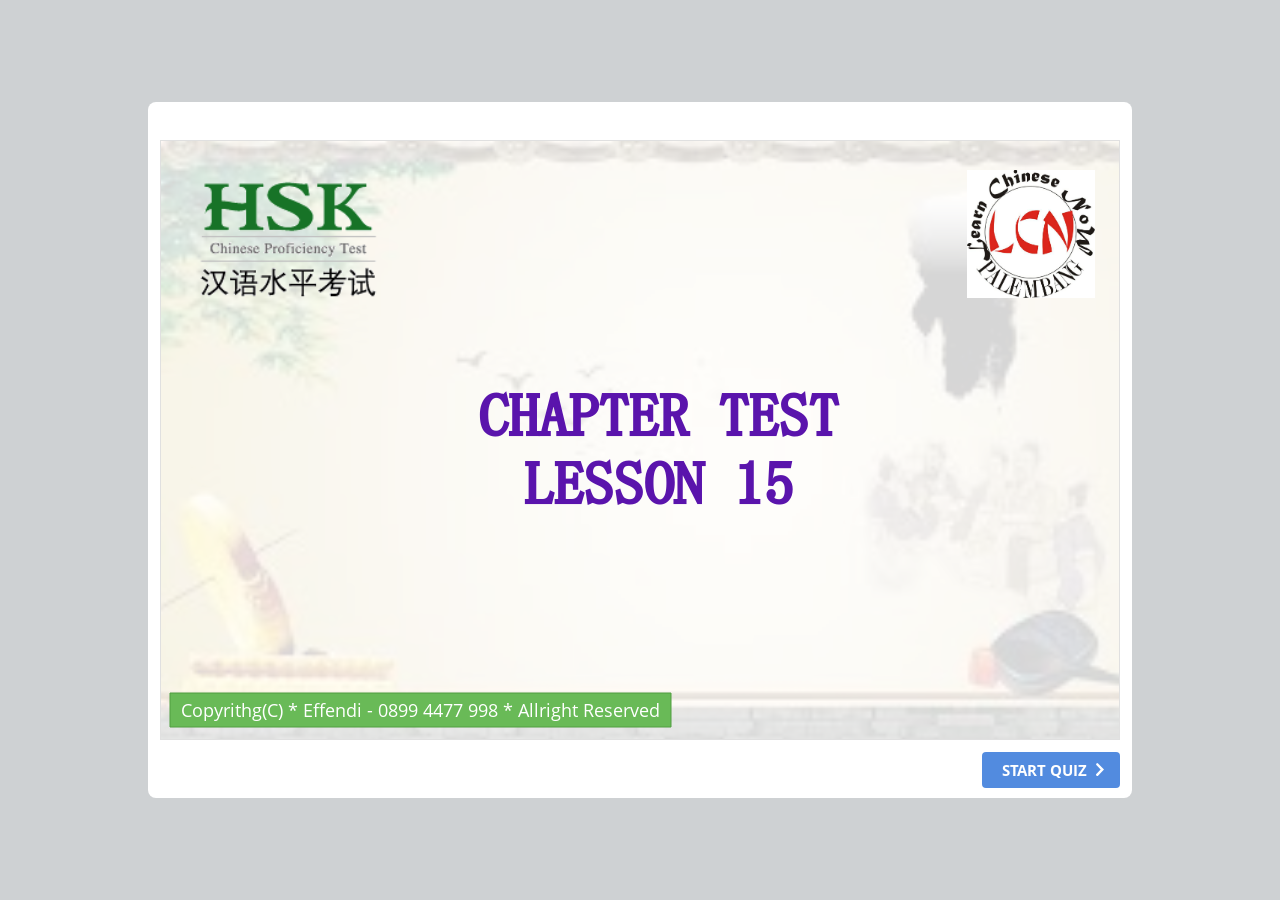
==== index.html @ dcdd31ab "Add files via upload" ====
<!DOCTYPE html>
<!-- Created with iSpring --><!-- 984 696 --><!--version 10.2.1.3006 --><!--type html --><!--mainFolder  --><!--content quiz -->
<html>
<head>
	<meta http-equiv="X-UA-Compatible" content="IE=edge"/>
	<script src="data/browsersupport.js"></script>
	<meta http-equiv="Content-Type" content="text/html;charset=utf-8"/>
	<meta name="viewport" content="width=device-width,initial-scale=1,minimum-scale=1,maximum-scale=1,user-scalable=no"/>
	<meta name="format-detection" content="telephone=no"/>
	<meta name="apple-mobile-web-app-capable" content="yes"/>
	<meta name="apple-mobile-web-app-status-bar-style" content="black"/>
	<meta name="msapplication-tap-highlight" content="no" />
	<title>HSK3 BAB 15</title>
	<link rel="apple-touch-icon-precomposed" href="data/apple-touch-icon.png"/>
	<link rel="shortcut icon" type="image/ico" href="data/favicon.ico"/>
	<style>
		body {
			width: 100%;
			height: 100%;
		}
		
		#preloader {
			width: 50px;
			height: 50px;
			position: absolute;
			top: 0;
			left: 0;
			bottom: 0;
			right: 0;
			margin: auto;
			border-radius: 10px;
			background-color: rgba(0, 0, 0, 0.5);
		}
		
		#preloader::after {
			content: '';
			position: absolute;
			background: url([data-uri]);
			background-size: cover;
			top: 0;
			left: 0;
			bottom: 0;
			right: 0;
			animation: preloader_spin 1s infinite linear;
			-webkit-animation: preloader_spin 1s infinite linear;
		}
		
		@keyframes preloader_spin { 0% {transform: rotate(0deg);} 100% {transform: rotate(360deg);} }
		@-webkit-keyframes preloader_spin { 0% {-webkit-transform: rotate(0deg);} 100% {-webkit-transform: rotate(360deg);}}
    </style>
</head>
<body>
	<div id="preloader"></div>
	<div id="content"></div>
	<script src="data/player.js?s=ncssi61ckcxe-2nvy8xknyeaz"></script>
	<script>
		var data = "[base64]/lvJ/mr4/[base64]/6L6555WZ5a2m6L655Zyo6aWt6aaG5bel5L2c44CC77yIIOKAiyDigIsg77yJPC9wPiIsInIiOltdLCJkIjpbIuKYhSAg5aWz5YS/[base64]/[base64]/luLjnnIvop4HjgILvvIgg4oCLIOKAiyDvvIk8L3A+IiwiciI6W10sImQiOlsi4piFICDku5bku6zku6XlkI7og73nu4/[base64]/looPkuI3lpb08L3NwYW4+PC9wPiIsImEiOiI8cD7njq/[base64]/lpKnlvojng608L3NwYW4+PC9wPiIsImEiOiI8cD7lpI/[base64]/nmoQ8L3NwYW4+PC9wPiIsImEiOiI8cD7mnInnlLXmoq/[base64]/nmoQ8L3NwYW4+PC9wPiIsImEiOiI8cD7msqHnlLXmoq/[base64]/lvpfmvILkuq7nmoTkuro8L3NwYW4+PC9wPiIsImEiOiI8cD7nqb/lvpfmvILkuq7nmoTkuro8L3A+IiwiciI6W10sImQiOlsi56m/[base64]/lpKk8L3NwYW4+PC9wPiIsImEiOiI8cD7llpzmrKLlpI/[base64]/[base64]/lrpw8L3NwYW4+PC9wPiIsImEiOiI8cD7kuI3kvr/lrpw8L3A+IiwiciI6W10sImQiOlsi5LiN5L6/[base64]/[base64]/lpJzph4wxMueCueWkmuS6hu+8jOS9huaYr+S7iuWkqeeahOS9nOS4muaIkei/[base64]/h+WOu+S6huOAglxu5L2g5q+P5aSp6Lef6LCBICIseyJpZCI6InFtV29yZEJhbmsyOCJ9LCIg5Y+j6K+t77yfXG7lt7Lnu4/lpJzph4wxMueCueWkmuS6hu+8jOS9huaYr+S7iuWkqeeahOS9nOS4muaIkei/[base64]/[base64]/[base64]/[base64]/[base64]/kvaDnn6XpgZPlkJfvvJ88L3A+PHA+Qjog6L+Z5Liq4oCm4oCm77yM5oiR55yf5LiN55+l6YGT44CCPC9wPjxwPkE6IOS9oOS4uuS7gOS5iOaDs+WOu+mCo+S4quWcsOaWueaXhea4uO+8nzwvcD48cD5COiDmiJHlr7npgqPlhL/[base64]/mmKXoioLvvIE8L3A+PHA+QTog5Yia5omN55S16KeG5LiK55qE6YKj5p2hIDxzcGFuIGlkPVwicW1Xb3JkQmFuazM2XCI+PC9zcGFuPiDnnJ/mnInmhI/[base64]/kvaDnn6XpgZPlkJfvvJ9cbkI6IOi/meS4quKApuKApu+8jOaIkeecn+S4jeefpemBk+OAglxuQTog5L2g5Li65LuA5LmI5oOz5Y676YKj5Liq5Zyw5pa55peF5ri477yfXG5COiDmiJHlr7npgqPlhL/nmoQgIix7ImlkIjoicW1Xb3JkQmFuazM0In0sIiDlvojmhJ/[base64]/mnInmhI/mgJ3vvIFcbkI6IOS9oOW/[base64]/kuK3lm73mnIvlj4vnu4PkuaDjgILvvIgg4oCLIO+8iTwvcD4iLCJyIjpbXSwiZCI6WyLkvaDopoHlpJrlkKzjgIHlpJror7TvvIzov5jopoHlpJrot5/[base64]/[base64]/[base64]/55Oc5Lul5aSW77yM5rKh5pyJ5YW25LuW5rC05p6c5LqG44CCPC9zcGFuPjwvcD4iLCJhIjoiPHA+6Zmk5LqG5Y2K5Liq6KW/[base64]/[base64]/[base64]/55Oc5Lul5aSW77yM5rKh5pyJ5YW25LuW5rC05p6c5LqG44CCPC9zcGFuPjwvcD4iLCJhIjoiPHA+6Zmk5LqG5Y2K5Liq6KW/[base64]/[base64]/[base64]/[base64]/nk5zku6XlpJbvvIzmsqHmnInlhbbku5bmsLTmnpzkuobjgII8L3NwYW4+PC9wPiIsImEiOiI8cD7pmaTkuobljYrkuKropb/nk5zku6XlpJbvvIzmsqHmnInlhbbku5bmsLTmnpzkuobjgII8L3A+IiwiciI6W10sImQiOlsi6Zmk5LqG5Y2K5Liq6KW/[base64]/mgJ3nmoTvvIzmiJHku6zkuIrnvZHnnIvkuKrnlLXlvbHlkKfjgII8L3NwYW4+PC9wPiIsImEiOiI8cD7msqHku4DkuYjmnInmhI/[base64]/meS4pOS4quaJi+acuuacieS7gOS5iOS4jeS4gOagt+WQl++8nzwvc3Bhbj48L3A+IiwiYSI6IjxwPuivt+mXru+8jOi/[base64]/[base64]/[base64]/nk5zku6XlpJbvvIzmsqHmnInlhbbku5bmsLTmnpzkuobjgII8L3NwYW4+PC9wPiIsImEiOiI8cD7pmaTkuobljYrkuKropb/nk5zku6XlpJbvvIzmsqHmnInlhbbku5bmsLTmnpzkuobjgII8L3A+IiwiciI6W10sImQiOlsi6Zmk5LqG5Y2K5Liq6KW/[base64]/lgZrov4fkuobvvIzkuI3nlKjlho3lgZrkuobjgII8L3NwYW4+PC9wPiIsImEiOiI8cD7ov5nkuKrvvIgg4oCLIOKAiyDvvInkuIror77nmoTml7blgJnmiJHku6zlt7Lnu4/[base64]/meS4qu+8iCAgIO+8ie+8jOWboOS4uuS4jeeUqOWOu+S4iuivvu+8jOi/[base64]/ku6Xlj5HnlLXlrZDpgq7ku7bvvIzlj6/ku6XnnIvoioLnm67vvIzov5jlj6/ku6XkubDkuJzopb/vvIznnJ/mlrnkvr/jgII8L3NwYW4+PC9wPiIsImEiOiI8cD7vvIgg4oCLIOKAiyDvvInlj6/ku6Xlj5HnlLXlrZDpgq7ku7bvvIzlj6/ku6XnnIvoioLnm67vvIzov5jlj6/ku6XkubDkuJzopb/vvIznnJ/mlrnkvr/jgII8L3A+IiwiciI6W10sImQiOlsi77yIICAg77yJ5Y+v5Lul5Y+R55S15a2Q6YKu5Lu277yM5Y+v5Lul55yL6IqC55uu77yM6L+Y5Y+v5Lul5Lmw5Lic6KW/77yM55yf5pa55L6/[base64]/lho3lm57ljrvjgII8L3NwYW4+PC9wPiIsImEiOiI8cD5BOuWFreeCueWNiuS6hu+8jOS9oOi/mOS4jeWbnuWutu+8nzwvcD48cD5COuS7iuWkqeeahOW3peS9nOi/mOayoe+8iCDigIsg4oCLIO+8ie+8jOaIkeaZmuS4gOeCueWEv+WGjeWbnuWOu+OAgjwvcD4iLCJyIjpbXSwiZCI6WyJBOuWFreeCueWNiuS6hu+8jOS9oOi/mOS4jeWbnuWutu+8n1xuQjrku4rlpKnnmoTlt6XkvZzov5jmsqHvvIggICDvvInvvIzmiJHmmZrkuIDngrnlhL/[base64]/[base64]/meS6m+S4gOW8oO+8iCDigIsg4oCLIO+8ieWcsOWbvu+8jOivt+Wkp+WutuaJvuaJvuS4reWbveWcqOWTquWEv+OAgjwvcD48cD5COuiAgeW4iO+8jOaIkeaJvuWIsOS6huOAgjwvcD4iLCJyIjpbXSwiZCI6WyJBOui/[base64]/og73nlKjmiYvmnLrvvIzmlrnkvr/[base64]/[base64]/og73nlKjmiYvmnLrvvIzmlrnkvr/mnoHkuobvvIE8L3A+PHA+KiDku6XliY3nmoTmiYvmnLrlj6/[base64]/[base64]/kuK3lm73kurrvvIzlpKflrrbmnaXoh6rkuJbnlYzlkITlnLDjgILkuIror77lkozor77pl7TkvJHmga/nmoTml7blgJnvvIzlpKflrrbpg73nlKjmsYnor63ogYrlpKnlhL/vvIzku4vnu43oh6rlt7HnmoTmlofljJbvvIzmnInmhI/[base64]/kuK3lm73kurrvvIzlpKflrrbmnaXoh6rkuJbnlYzlkITlnLDjgILkuIror77lkozor77pl7TkvJHmga/nmoTml7blgJnvvIzlpKflrrbpg73nlKjmsYnor63ogYrlpKnlhL/vvIzku4vnu43oh6rlt7HnmoTmlofljJbvvIzmnInmhI/[base64]/[base64]/[base64]/[base64]/meS4quWcsOaWueimgeS4vuihjOS4lueVjOeUteW9seaWh+WMluWRqO+8jOWcqOaWh+WMluWRqOS4iu+8jOmZpOS6huWPr+S7peeci+WIsOS4lueVjOWQhOWcsOacgOaWsOeahOeUteW9se+8jOi/[base64]/meS4gOiKguaXpeWcqOS4reWbveacieW+iOmVv+eahOWOhuWPsuS6huOAguaYpeiKgumCo+Wkqe+8jOWkp+WutumDveimgeWcqOWutuWSjOWutuS6uuS4gOi1t+WBmumlreWQg+OAgui/keW5tOadpe+8jOmZpOS6huWcqOWutuWQg+mlreS7peWklu+8jOacieS6m+S6uuS5n+WOu+mlremmhuWQg+mlre+8jOS7luS7rOivtOi/meagt+abtOaWueS+v++8jOi/[base64]/kuK3lm73mnIDph43opoHnmoToioLml6XvvIzov5nkuIDoioLml6XlnKjkuK3lm73mnInlvojplb/nmoTljoblj7LkuobjgILmmKXoioLpgqPlpKnvvIzlpKflrrbpg73opoHlnKjlrrblkozlrrbkurrkuIDotbflgZrppa3lkIPjgILov5HlubTmnaXvvIzpmaTkuoblnKjlrrblkIPppa3ku6XlpJbvvIzmnInkupvkurrkuZ/ljrvppa3ppoblkIPppa3vvIzku5bku6zor7Tov5nmoLfmm7Tmlrnkvr/vvIzov5jlj6/ku6XlkIPliLDlnKjlrrbkuI3lrrnmmJPlgZrnmoToj5zjgII8L3A+PHA+KiDlhbPkuo7mmKXoioLvvIzlj6/ku6Xnn6XpgZPku4DkuYg/PC9wPiIsInIiOltdLCJkIjpbIuaYpeiKguaYr+S4reWbveacgOmHjeimgeeahOiKguaXpe+8jOi/meS4gOiKguaXpeWcqOS4reWbveacieW+iOmVv+eahOWOhuWPsuS6huOAguaYpeiKgumCo+Wkqe+8jOWkp+WutumDveimgeWcqOWutuWSjOWutuS6uuS4gOi1t+WBmumlreWQg+OAgui/keW5tOadpe+8jOmZpOS6huWcqOWutuWQg+mlreS7peWklu+8jOacieS6m+S6uuS5n+WOu+mlremmhuWQg+mlre+8jOS7luS7rOivtOi/meagt+abtOaWueS+v++8jOi/mOWPr+S7peWQg+WIsOWcqOWutuS4jeWuueaYk+WBmueahOiPnOOAglxuKiDlhbPkuo7mmKXoioLvvIzlj6/ku6Xnn6XpgZPku4DkuYg/[base64]/PC9zcGFuPjwvcD4iLCJhIjoiPHA+5Y6G5Y+y5b6I6ZW/[base64]/mnInlvojlpJrnn67lsI/nmoTml6fmiL/lrZDvvIzkvYbmmK/ov5nlh6DlubTpg73kuI3op4HkuobjgILnjrDlnKjvvIzmiJHku6znnLzliY3pmaTkuobpq5jmpbzku6XlpJbvvIzov5jmnInlubLlh4DnmoTooZfpgZPlkozmvILkuq7nmoToirHlm63vvIzov5nkuKrlnLDmlrnnmoTlj5jljJbnnJ/mmK/[base64]/mnInlvojlpJrnn67lsI/nmoTml6fmiL/lrZDvvIzkvYbmmK/ov5nlh6DlubTpg73kuI3op4HkuobjgILnjrDlnKjvvIzmiJHku6znnLzliY3pmaTkuobpq5jmpbzku6XlpJbvvIzov5jmnInlubLlh4DnmoTooZfpgZPlkozmvILkuq7nmoToirHlm63vvIzov5nkuKrlnLDmlrnnmoTlj5jljJbnnJ/mmK/lpKrmnoHkuobjgII8L3A+PHA+KiDov5nkuKrlnLDmlrnnjrDlnKjvvJo8L3A+IiwiciI6W10sImQiOlsi6L+H5Y676L+Z5YS/5pyJ5b6I5aSa55+u5bCP55qE5pen5oi/[base64]/[base64]/[base64]/[base64]/[base64]/meS4qu+8iGp1ICnlrZDmmK/ku4DkuYjmhI/mgJ3vvJ/miJHmsqHnnIvmmI7nmb3jgII8L3NwYW4+PC9wPiIsImEiOiI8cD7njovmnIvvvIzov5nkuKrvvIhqdSAp5a2Q5piv5LuA5LmI5oSP5oCd77yf5oiR5rKh55yL5piO55m944CCPC9wPiIsInIiOltdLCJkIjpbIueOi+aci++8jOi/meS4qu+8iGp1ICnlrZDmmK/ku4DkuYjmhI/mgJ3vvJ/[base64]/nkIbvvIzku6XlkI7mnInku4DkuYjpl67popjvvIzmiJHlj6/ku6Xnu5nmgqjvvIhmYe+8iemCruS7tuWQl++8nzwvcD4iLCJyIjpbXSwiZCI6WyLlkajnu4/nkIbvvIzku6XlkI7mnInku4DkuYjpl67popjvvIzmiJHlj6/[base64]/moJHvvIzkuIDngrnlhL/kuZ/kuI3op4nlvpfng63jgII8L3NwYW4+PC9wPiIsImEiOiI8cD7kvaDnnIvvvIzvvIhqaWXvvInpgZPkuKTovrnpg73mmK/moJHvvIzkuIDngrnlhL/kuZ/kuI3op4nlvpfng63jgII8L3A+IiwiciI6W10sImQiOlsi5L2g55yL77yM77yIamll77yJ6YGT5Lik6L656YO95piv5qCR77yM5LiA54K55YS/[base64]/IiwiUEJfU0VORElOR19SRVBPUlQiOiJTZW5kaW5nIHF1aXogcmVzdWx0cy4uLiIsIlBCX1NFTkRfUkVQT1JUX1RPX0VNQUlMX0ZBSUxFRCI6IkZhaWxlZCB0byBzZW5kIHF1aXogcmVzdWx0cyB0byBlbWFpbC4gRG8geW91IHdhbnQgdG8gcmV0cnk/[base64]/[base64]";
		QuizPlayer.start("content", "ncssi61ckcxe-2nvy8xknyeaz", data, 1, "https://s4.ispringsolutions.com", false, false, "prompt", function(player) {
			player.initializationCompleteEvent().addHandler(function() {
				var preloader = document.getElementById("preloader");
				preloader.parentNode.removeChild(preloader);
			})
		});
	</script>
</body>
</html>
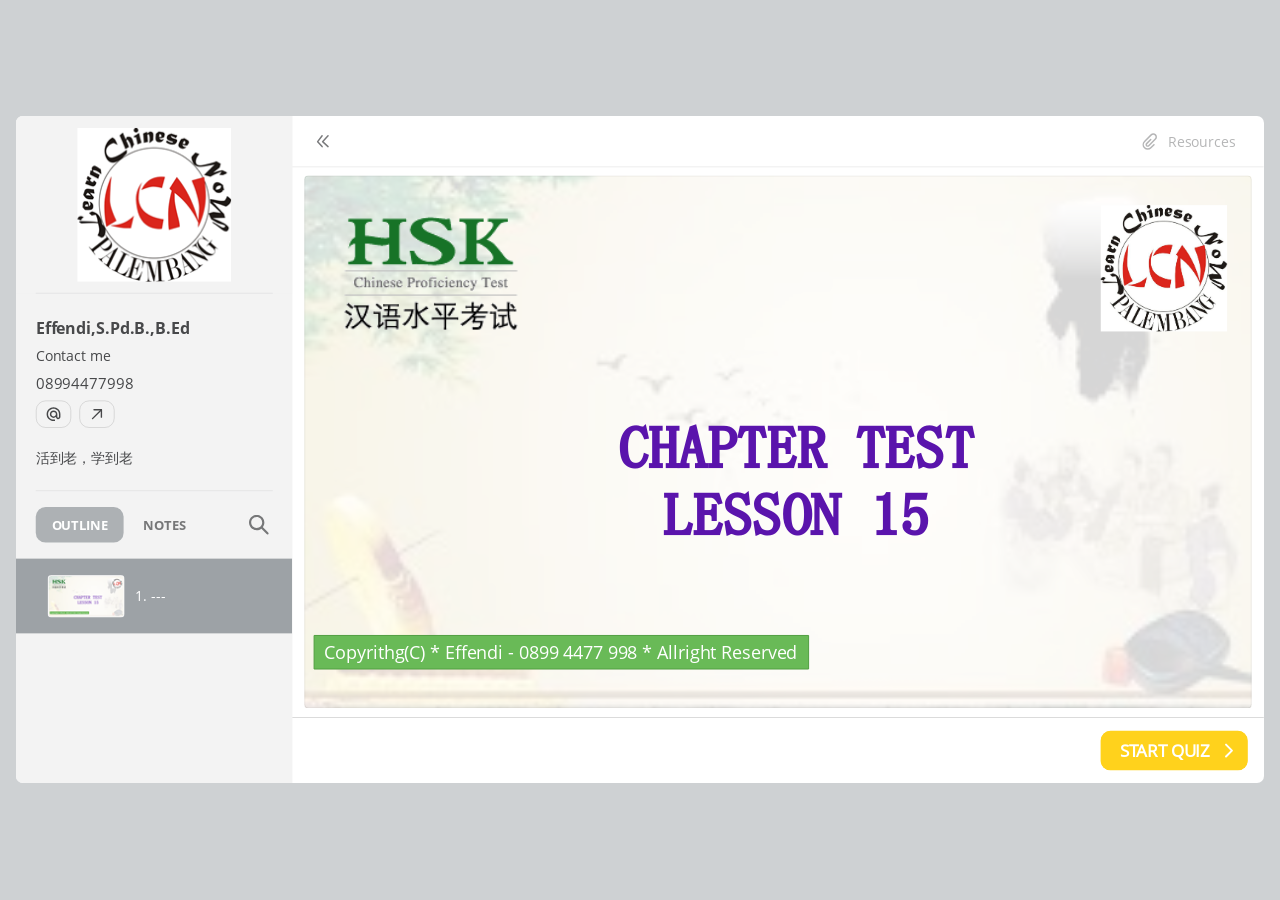
==== commit b599833c: "Add files via upload" ====
--- a/index.html
+++ b/index.html
@@ -1,66 +1,118 @@
-<!DOCTYPE html>
-<!-- Created with iSpring --><!-- 984 696 --><!--version 10.2.1.3006 --><!--type html --><!--mainFolder  --><!--content quiz -->
-<html>
-<head>
-	<meta http-equiv="X-UA-Compatible" content="IE=edge"/>
-	<script src="data/browsersupport.js"></script>
-	<meta http-equiv="Content-Type" content="text/html;charset=utf-8"/>
-	<meta name="viewport" content="width=device-width,initial-scale=1,minimum-scale=1,maximum-scale=1,user-scalable=no"/>
-	<meta name="format-detection" content="telephone=no"/>
-	<meta name="apple-mobile-web-app-capable" content="yes"/>
-	<meta name="apple-mobile-web-app-status-bar-style" content="black"/>
-	<meta name="msapplication-tap-highlight" content="no" />
-	<title>HSK3 BAB 15</title>
-	<link rel="apple-touch-icon-precomposed" href="data/apple-touch-icon.png"/>
-	<link rel="shortcut icon" type="image/ico" href="data/favicon.ico"/>
-	<style>
-		body {
-			width: 100%;
-			height: 100%;
-		}
-		
-		#preloader {
-			width: 50px;
-			height: 50px;
-			position: absolute;
-			top: 0;
-			left: 0;
-			bottom: 0;
-			right: 0;
-			margin: auto;
-			border-radius: 10px;
-			background-color: rgba(0, 0, 0, 0.5);
-		}
-		
-		#preloader::after {
-			content: '';
-			position: absolute;
-			background: url([data-uri]);
-			background-size: cover;
-			top: 0;
-			left: 0;
-			bottom: 0;
-			right: 0;
-			animation: preloader_spin 1s infinite linear;
-			-webkit-animation: preloader_spin 1s infinite linear;
-		}
-		
-		@keyframes preloader_spin { 0% {transform: rotate(0deg);} 100% {transform: rotate(360deg);} }
-		@-webkit-keyframes preloader_spin { 0% {-webkit-transform: rotate(0deg);} 100% {-webkit-transform: rotate(360deg);}}
-    </style>
-</head>
-<body>
-	<div id="preloader"></div>
-	<div id="content"></div>
-	<script src="data/player.js?s=ncssi61ckcxe-2nvy8xknyeaz"></script>
-	<script>
-		var data = "[base64]/lvJ/mr4/[base64]/6L6555WZ5a2m6L655Zyo6aWt6aaG5bel5L2c44CC77yIIOKAiyDigIsg77yJPC9wPiIsInIiOltdLCJkIjpbIuKYhSAg5aWz5YS/[base64]/[base64]/luLjnnIvop4HjgILvvIgg4oCLIOKAiyDvvIk8L3A+IiwiciI6W10sImQiOlsi4piFICDku5bku6zku6XlkI7og73nu4/[base64]/looPkuI3lpb08L3NwYW4+PC9wPiIsImEiOiI8cD7njq/[base64]/lpKnlvojng608L3NwYW4+PC9wPiIsImEiOiI8cD7lpI/[base64]/nmoQ8L3NwYW4+PC9wPiIsImEiOiI8cD7mnInnlLXmoq/[base64]/nmoQ8L3NwYW4+PC9wPiIsImEiOiI8cD7msqHnlLXmoq/[base64]/lvpfmvILkuq7nmoTkuro8L3NwYW4+PC9wPiIsImEiOiI8cD7nqb/lvpfmvILkuq7nmoTkuro8L3A+IiwiciI6W10sImQiOlsi56m/[base64]/lpKk8L3NwYW4+PC9wPiIsImEiOiI8cD7llpzmrKLlpI/[base64]/[base64]/lrpw8L3NwYW4+PC9wPiIsImEiOiI8cD7kuI3kvr/lrpw8L3A+IiwiciI6W10sImQiOlsi5LiN5L6/[base64]/[base64]/lpJzph4wxMueCueWkmuS6hu+8jOS9huaYr+S7iuWkqeeahOS9nOS4muaIkei/[base64]/h+WOu+S6huOAglxu5L2g5q+P5aSp6Lef6LCBICIseyJpZCI6InFtV29yZEJhbmsyOCJ9LCIg5Y+j6K+t77yfXG7lt7Lnu4/lpJzph4wxMueCueWkmuS6hu+8jOS9huaYr+S7iuWkqeeahOS9nOS4muaIkei/[base64]/[base64]/[base64]/[base64]/[base64]/kvaDnn6XpgZPlkJfvvJ88L3A+PHA+Qjog6L+Z5Liq4oCm4oCm77yM5oiR55yf5LiN55+l6YGT44CCPC9wPjxwPkE6IOS9oOS4uuS7gOS5iOaDs+WOu+mCo+S4quWcsOaWueaXhea4uO+8nzwvcD48cD5COiDmiJHlr7npgqPlhL/[base64]/mmKXoioLvvIE8L3A+PHA+QTog5Yia5omN55S16KeG5LiK55qE6YKj5p2hIDxzcGFuIGlkPVwicW1Xb3JkQmFuazM2XCI+PC9zcGFuPiDnnJ/mnInmhI/[base64]/kvaDnn6XpgZPlkJfvvJ9cbkI6IOi/meS4quKApuKApu+8jOaIkeecn+S4jeefpemBk+OAglxuQTog5L2g5Li65LuA5LmI5oOz5Y676YKj5Liq5Zyw5pa55peF5ri477yfXG5COiDmiJHlr7npgqPlhL/nmoQgIix7ImlkIjoicW1Xb3JkQmFuazM0In0sIiDlvojmhJ/[base64]/mnInmhI/mgJ3vvIFcbkI6IOS9oOW/[base64]/kuK3lm73mnIvlj4vnu4PkuaDjgILvvIgg4oCLIO+8iTwvcD4iLCJyIjpbXSwiZCI6WyLkvaDopoHlpJrlkKzjgIHlpJror7TvvIzov5jopoHlpJrot5/[base64]/[base64]/[base64]/55Oc5Lul5aSW77yM5rKh5pyJ5YW25LuW5rC05p6c5LqG44CCPC9zcGFuPjwvcD4iLCJhIjoiPHA+6Zmk5LqG5Y2K5Liq6KW/[base64]/[base64]/[base64]/55Oc5Lul5aSW77yM5rKh5pyJ5YW25LuW5rC05p6c5LqG44CCPC9zcGFuPjwvcD4iLCJhIjoiPHA+6Zmk5LqG5Y2K5Liq6KW/[base64]/[base64]/[base64]/[base64]/nk5zku6XlpJbvvIzmsqHmnInlhbbku5bmsLTmnpzkuobjgII8L3NwYW4+PC9wPiIsImEiOiI8cD7pmaTkuobljYrkuKropb/nk5zku6XlpJbvvIzmsqHmnInlhbbku5bmsLTmnpzkuobjgII8L3A+IiwiciI6W10sImQiOlsi6Zmk5LqG5Y2K5Liq6KW/[base64]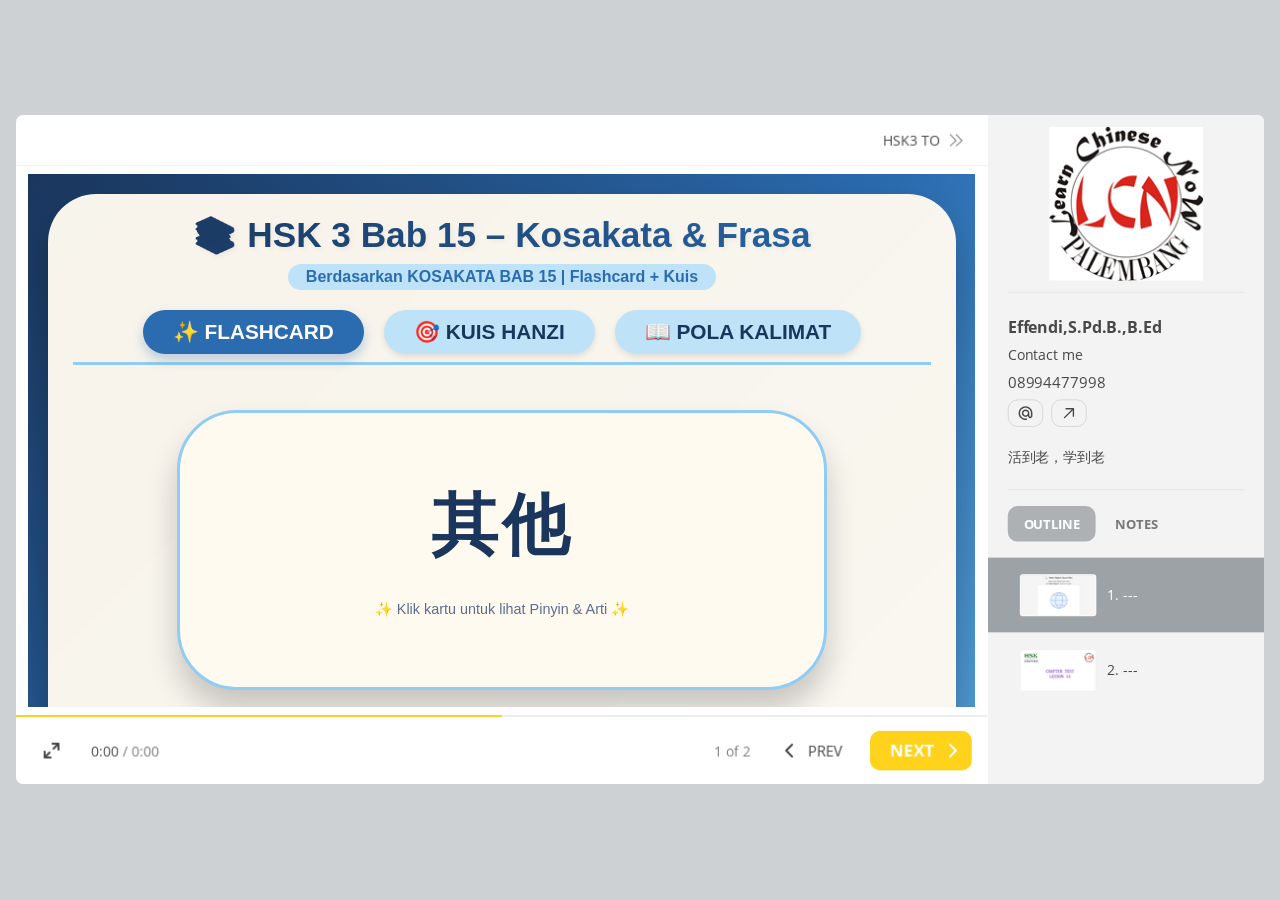
==== commit b73b6519: "Add files via upload" ====
--- a/index.html
+++ b/index.html
@@ -1,8 +1,8 @@
 <!DOCTYPE html>
-<!-- Created with iSpring --><!-- 1256 616 --><!--version 11.7.0.5 --><!--type html --><!--mainFolder ./ -->
+<!-- Created with iSpring --><!-- 1256 684 --><!--version 11.7.0.5 --><!--type html --><!--mainFolder ./ -->
 <html style=background-color:#ced1d3;>
 <head>
-    <meta http-equiv="Content-Type" content="text/html;charset=utf-8"/><meta name="viewport" content="width=device-width,initial-scale=1,minimum-scale=1,maximum-scale=1,user-scalable=no"/><meta name="format-detection" content="telephone=no"/><meta name="apple-mobile-web-app-capable" content="yes"/><meta name="apple-mobile-web-app-status-bar-style" content="black"/><meta http-equiv="X-UA-Compatible" content="IE=edge"/><meta name="msapplication-tap-highlight" content="no"/><title>HSK3 BAB 15</title><link rel="apple-touch-icon-precomposed" href="data/apple-touch-icon.png"/><link rel="shortcut icon" type="image/ico" href="data/favicon.ico"/><style>body {background-color:#ced1d3;}#spr0_4dda59bd {display:none;}</style>
+    <meta http-equiv="Content-Type" content="text/html;charset=utf-8"/><meta name="viewport" content="width=device-width,initial-scale=1,minimum-scale=1,maximum-scale=1,user-scalable=no"/><meta name="format-detection" content="telephone=no"/><meta name="apple-mobile-web-app-capable" content="yes"/><meta name="apple-mobile-web-app-status-bar-style" content="black"/><meta http-equiv="X-UA-Compatible" content="IE=edge"/><meta name="msapplication-tap-highlight" content="no"/><title>HSK3 LESSON 15</title><link rel="apple-touch-icon-precomposed" href="data/apple-touch-icon.png"/><link rel="shortcut icon" type="image/ico" href="data/favicon.ico"/><style>body {background-color:#ced1d3;}#spr0_3dc27c {display:none;}</style>
     
     
     <style>
@@ -49,15 +49,15 @@
 </head>
 <body>
 	<div id="preloader"></div>
-	<script src="data/browsersupport.js?E237D13F"></script>
-	<script src="data/player.js?E237D13F"></script>
+	<script src="data/browsersupport.js?DB82C9BE"></script>
+	<script src="data/player.js?DB82C9BE"></script>
     <div id="content"></div>
-    <div id="spr0_4dda59bd"></div>
+    <div id="spr0_3dc27c"></div>
     <script>
 		document.addEventListener("DOMContentLoaded", () => (function(startup){
 			function start(savedPresentationState)
 			{
-				var presInfo = "eNq1Wdty4sgZfhWVUnNns4A5GOcikYQYqywjFgl7JrtTVCM10LEOjNTCy05RtbnLRZ5j71KVi9wlT5OqTeUur5C/uyUQiIPtncyMDer++u/vP/bfmi8ykW/kL416p9qrtVuXVVWpXjZqavdSva63Llstrao2rzp1td1cyxcyBfCtfXclqYoq1Zow4m6GHAsen+WbTqt6Ic/lm2YDPl2YdaMY24t4XGtcVTvtdgNgi6V8U6/WWhdyyvYnSZISise1WqVdqY6bv2UQ+ea7L3IIs/p0ikOPXNiVgVdRKxdqRfcA8EeY0qKQIpdKAYaBCQz8++//+OXPf/vPT3/67z//8stffxbfBS95Tuni5vtvvv9mQmjFX33/je+GC+TjYILCGWAwYIpDv58FiPgVNwoEHbl63ek0Gu12p3Mtrz9dyJp880X22S+mhIcoApnRLKosuDzYs9ZscVvA53pLIjnFgtlzPPFR+CSvOSduhC/yE/sFjzRO8YWMNtZZLGBRwh8BclXnNp8iP8F8mH9bf1pfCHSY7KAbp9GLXfTVGdm0iK6dQS9Oo5maW/B0l0iLg4UlypL9XXDzNHhZBF+f5pwconEcjQ/wOI6e7qA7Z9CTHXT7NHqZ7qDPaLn0iugsi4+i6Q7vdvWwtQEuBzsRzOI8kddrnlpfWECLcX8/Ci7kmAUXywbEkNNc6jrfN2GyPgONz2qWjJt1mShOFABTNs/3o7nMaeGJifxM8+WLxSarP6fkx4WPVjiu/DHJkhQ+DFY7r/RrVa1225fVRrUDtbNWvVR7V/XLTktvV+ua2lB612tho4K0mhDk7FYPOg8mtW35aF/[base64]/ZYwSH9iskdGx8SzC0sgosWnssWl3atVakUwT+oNsc7SP8PYRxcgA4c293SUbB2QS+V6JRvOr09jGCAjlB/Ukij0cD5FHUsj7GquKkR/FCS91CfGwitynWRyloceG+CSQ/03viv0FytECuYSuYO2FyErQzDKNLi+DTIAOLQMO6VaO4lKyxDvSOl2lrrTeJO02WuJ4R5he0+t6/RXCHPwD3ZHQaDeuG8orJRxQq8f/[base64]/qoshOkf72z2EPlpgDVh7aOWmMJ8DwXEX+01WwEJSfJEQi1NaBSQH7mH9NwB2T6RMMzGl3Mym/vwQx8IfsaeDnsTvFEhSH1KfLzEGzoh13EPlmAUu/[base64]/BMAxWOy7Icx7ofD5S+boIoNQLdAoll74lFfeXBeK84htUfqyNY37dhaX9TFaTckidE2LrjGP33bKHiulAwyIT4UIGgUaYUFDi9GCqTzkrUOe0ca7BRzYkWh/UadQ0LVBoOhUZ8JaOVeiSSQhTHXKnSuoIR+voHJ7MEMwSr1yfQg6H+sEWzCkOitKyvfWf0x3pf4RyzYcM0nI/je4trL1JbStwYQxGIMYIzR+IV9pSovjW8V8xcRpckrxIC3G297+jD8eDWcizBX6SatJhHNCovY74a98dWb6xZo76Tu0169+1It4X5RveqPnzHYvadYznALp+y35XkPYC4Q+7imX7CXY8KsL5XhndCEW2ow0B3/Gg4t+zVLWhOsSc9EzqXiA29D+QQXiI/FRGdZ6iQ6jiKdnsPdhh3LW3Ev9gj1TEck9s0clNWLErgnsHssQX2oLSWQMa98n4HNSAuTeMy0DT6d0WcScKnEkhYq4ASBZHD8jKiDAZZOG6MyTorAdK0MQgagft67LiZTveGWQhb4e5gvpco4WLK6jtDyxTJONZMywbba8qAO/kUVP9ggOFGJiQ9uExn2+k/ECpNU9/PovbQst0VvdNglr6MA/s4MG2NHLA1Uyj/dgDEkpo5i30cmB7qA1P5CIAhZpefQxCRKDxH9CEg32WZU0oOPp5nxq6MB8uEcMwHmbt5S5FBR8MhD1Uu17ChFDgAvR+YOmQCgD9GqTRHS8xOkyW0A/wEgUAmcXaQsAnWDJIwzWR2rXsFsgmqgjM0NOZNlt9RHK8u+GqU0nkUg9RE8kSp8bholl5sfiGqh0gy+EfnBJBRgEhYyXYYKo9wUECgWqYNRaybj/AK6EndGDFpB8FDxeam1GOU4PgoZKyYZo6SFN8/BLw13t+a8CN8c5t3TYelDnjUDfJoywqmYtuP1rDLebN6iaQFSpJnuCvsGLxoErHe6GsWuE5zijIcBs3Xg9FI6ILZsUvzNbCnwj2SORz4da3HsSOCnfk6gEYR/BksfEwx35swYsgVhzieRuB4H8O5zr0Fm/AoyBxzD5WVlSrV+gCRxPLHKk9Ydyxt7soTH3WW9uw3nyocjxCYeThtotJFLDr8lYR4r8BsxA9NGFnyvlUwSyqHpNk6HCd9x1DMYzEuFoP2/GlGlnAU8itcJo/lLq+WcOboosZltYtF+wJjL8OBk/Qui4NvR8Yfxj0FCn73kOHRSgojKiFviUKXtW0uu5dIK5jziMfnmG85HfZ+XkI0y8CsKoBI/cO7ysFtd9L6mNuhp8XBgp7bgZkpY3l8MxaVx3d6iSKntrE16FyG0KJ9HXMmBC41ot680KgbAq827Nm9XqT3K0z8tg2zjk6zTFMZQDlUDZbONtxaIPuTZB+nQ8nn9ZL9h3Rp8gOcRN2iiCDKm5ctqm8Bnx4vGpG07SD5NW4P+qirtuGw0/cRTxJCM1k8+F5e2HjsnatoZ7J7O93Ve8rIdPgI1yEOUGYJ4M1O4Iy/qEG7BB+j1Pd4bPrkidch0B8O6fJ5OI3hKsZGfZTk3hTl7ndis02IvNwQhQg5Zw5bV4baLdiir/GmUGNR4+/MgR+ZwqZjb1pHcGiAqDuHejrlb/mKeNGl5ObLiNri7UERty9UDEvZ8M0BLMQTSxR+qkAdD7f9ZAnGtt1I/k5cRijc2T5l+KxZtkuhkE74C4NkH7fXGzuKKqhsbcKJbSazNnIzvdNWOgaEz9fpp5CoQkHEbiOVXDxQzvywvSfYvDNNojR2c/WKQHZtglTkzQ0g7/nbESl/PbIHzr1QaOmL04VuOnuhU4Jskz8rEocqhAO9/ab7NS2lK1pCM0IeGONfP/0sYOIClGUGhKt4LgTrkl+I1uv/AT+QQqM=";
+				var presInfo = "eNq1Wktv28gd/yoEi9xsRZSpl3toSYqKCdOiVqTspEkgUOTImjXFUcihvN5AwO6th36OvRXoobf20xTYord+hf5nhpSot+1Nk9gSZ37zf7+GyFcZy5fyV1M3GrrSaZxrpt49V2vN+nlbNZVz/aLTUsxut61UtaV8JlMAX7nXF5Jtuq7Tk5Q6LAarVc+Bx0f5st2onslT+bKuwmcAuwFJkDtPRmpVbao1BVDzhXxZqyqNMzljEuA0zTBFI0WpNCvVUf33DCJffvwqx7BrTiYoDvGZW+mHFb1yplfMEADfw5ZBYuoHVJohWBjDwr///o9f//y3//z083//+Zdf//qL+C7EkqeUzi8/vf30doxpJXr69DYK4rkfodnYj+8BgwBTXvrj/czHUSUgMyGOXG2126rabLbbLXn5+Uw25MuvcsR+MSVCn/pAk9yTypzTA55KvcFNAZ/LtRDpMSmYOUfjyI8f5CWXiRvhq/zAfsEjTTJ0Jvsr68zncCjljwC5qHGTT/woRXyZf1t+Xp4JdJxuoNXj6Pkm+uIEbVpGKyfQ8+NopuYaPNkUpMHBwhK7lKNNcP04eFEGt47LnO4T4zAa7ZHjMHqygW6fQI830M3j6EW2gT6h5SIso/MkPoimG3I3q/utDXB5thHBLM5TebnkqfWVBbRYj7aj4ExOWHCxbPAZclJQXRZ8GSkQwmK1rH5RbXVqreZ5taNBLbtQ1fOWqjbOzXpXrbZbqt4y1KWQOM/YNMIhUirfM98G26sBd7m3meN0Ohsr6yRvtniOqxcgULiSHvSonq3VmvNHxOVl3yvVqsK31UpTbTfVulJrqfVmrVlD54rCqgvOzfLxc246oWyYH66KP2p+WpQEYWjMv4GOnEQ69ecozZdcQe9WfDzlHw/icyI+HglnxGzxSEbVURXUzFbKPxLl01te768dV7vWPE3SNV2qXkjdoW1XpnQWsSpGuL7b3WCyMk9Y5PhZiZOyxan26e2KCWfJOCn1V3LiIZuyYPkC577ouVNXMZbjeVDLnMJXEZu0iL9J6YmF3xe6cu98JfaXDP84j/wnlIiYKkdn40IzNK1RP++2m8q5qnf181ZLbZ53G82qrjebnWa7uxmdjFoenHuisPa8KHxp8C3zYBAZ3u/GMqckO3MUS67Pmwj46WMuySSm1cojmUxkOKdBMa9UG0ytRr1Rg6rXYRxr7Vq70WrWOdstQLgJuIfHoroA7/FJ5so3Zs5HiSI4cynwSSlq31wKvCPF+LQYF/8vY+zIA8zUXBwX3RMkDa0dadQtaZowSyplYerVdsHc30aE24hyZADx+hZ3yUUzPCZRuCNG/ZuLsY4RIMpnszFJQpQM/BBnkL4Ka4QkIknKy3gK3UT3g4f7hGRxyJb4Jgj/u+4F+wsik7kfYAo1GXKTPs3ZOOo6ttXhnY8RMGFKRDFd09ECihdog1q7o9W0xquoXZEFSjaImYpZM2svIOahH+gGBWhPLVV7IYU9anX5nxfS2VXo+eLYMMf/FofN/ftDDjfMjtI5eZ53kEMSPMcagsLrPDJP8MxPnvSMUhIfFKJTU4zXEdrjGb3ZMdovosbz7beKxIl8C3F2DP08J22T2BXlWXRSFJA4PO2y30LqOelUrTyD4j7HvUKwQ657lVCvy5M9RF5VdJasWcQ0IVHfjxF/pRD7C3zvU0ziGxIy6PjJZXcS1vHnCblPUJrqPueEYn8cobBo0zOBnwMCCiEn4eEZinDML6RT8mj7YxStrlcLnGI4XzR3jjAModH6MgaLPVCvWM5veLDqZJSTLiP7UHv6fpburo4hnAY+RXvI9xO02CU/QI84DjeA3A69bDZGSVqG8nUnjp52qTADJOWFWxJlM2QIo6+ob5tiAvtdf4ajp62Za4ZjnD7g2MhSSmb4R25ls/BDTo0Iy6xcOsX30wh+6C1Gjyg0gTdGKw1mWURxhBYMK1ZiruIWLEV+EkxXPOgUQLGPo3TtP7DCiifTVaM2mtANE7L2VjZHj1CU7vXqeqkvAgolVjwhezdugTM5aEyKabQWbMx9lIorZ/5QCCpIByRLUuSxU7dlUmUNDrCCFEwxiwBZqSgsUS3Gsq+PNMMwXdfSbXOkDSxtZGu6aY90zbgeec5IN99ZPTj0jkgU/k2RNEb3OI5xfC+RCV/g7wUgAA7TcjzPuRn1tZ5pAymdgGYziWXqkUM97dZ6p3mW0xvpQzjfg3u63FtVAKkw1hESrul5Vu8dO6gFARQHPMYRVBsYiikFBY4fhipksnJ0SjvP6a9U88h8v17DjuWASoOB0IifZGJlISZS7CcJV2rnXMkIPfO9l1uCGYLV5iPo/sC8XaNZGcEk29XXvbZ6I7OncRnzZcu2vA+jG4drL/JXSoMEQaYnyIf+IvFqeoxUzxncaHZBo4PTFxEB2V2z55mDUf/K8Rwhv8gmaT4llOweY74a9UZOd2Q4w55XuE16893QdIX5hje6OXjDYvaN53ggXbHlvtmhdwvk9rmLJ/MRd91pIPWNNrgWihgDExY6ozvLu2Jv5kFzikLpEdOphF2YcyCH0MKPMhHRRYYKqp6nGVc3YIdRxzGG/[base64]/WPgBggNhFZx9EJArPEXMAyDd55uwkB18vMmOTxq1jQzgWi8zdfG7IocPBgIcqp2u5UAo8gN70bRMyAcAfSCZN/QVi3WQBPZ93EAhknOSNhG2wwQ/HWU6z49xokE1QFbyBZTBvsvwmSfJ0xk/7GZ2SBKimUihKTchJs/Ri++WpT4J/[base64]/M4+w/tPUkyo5IcLPw7Y2Baw24f0BHshDvke8y0Xh71Sl3yaZ2BeFYCk+f5NZS/bjbQ+5HafUjSb01McmJlyKQ8zY1F5mNNzFDnGxjVgchnAiPZtzJliuLmIevNMo64EeLFhT/J6lt4vMPHrGOYTneHYttaHcqhbLJ1duLVA9qfpNs6Eks/rJfv/Bjub76ETdcokZqQYXtaongPydHnRINJ6guQ3tS3onam7lse67x0ap5jmtHjwPb+w8dg7VdFOZPd6u2N2taHt8RWuQzLzc0uA3KwD5/KLGrQp4B3JopDHZoQfeB0C/aFJ7/bDSQJXMbYa+WnhTVHu/iCYrULk+YYoRcgpc7imNjCuwBY9gw+FBouaaGMP/MgUtj13NTqCQ2c+DaZQTyf8jV4ZL6aUwny5oK54RVDGbRMVy1K+fLkHC/HEEoV3Fajj8Xqe3IExtivKH8VlhMKd7XOOz4dldycUsjF/J5Bu47ZmY0/ThShrm3DBVpv5GLna3hgrPQvC59vMU76oQjPCbiOVgjyInPthfU9w+WSakiwJCvXKQHZtglTkww0gb/zkAbLVIyTaAy68UBrpy9ulaTp/Z7MDWSd/XiT2VQgPZvvV9Gs7WkeMhDbxQzDGv376RcDEBSjPDAhX8VwK1gW/EC2X/wPEqcDg";
 				PresentationPlayer.start(presInfo, "content", "playerView", onPlayerInit, savedPresentationState);
 				function onPlayerInit(player)
 				{
